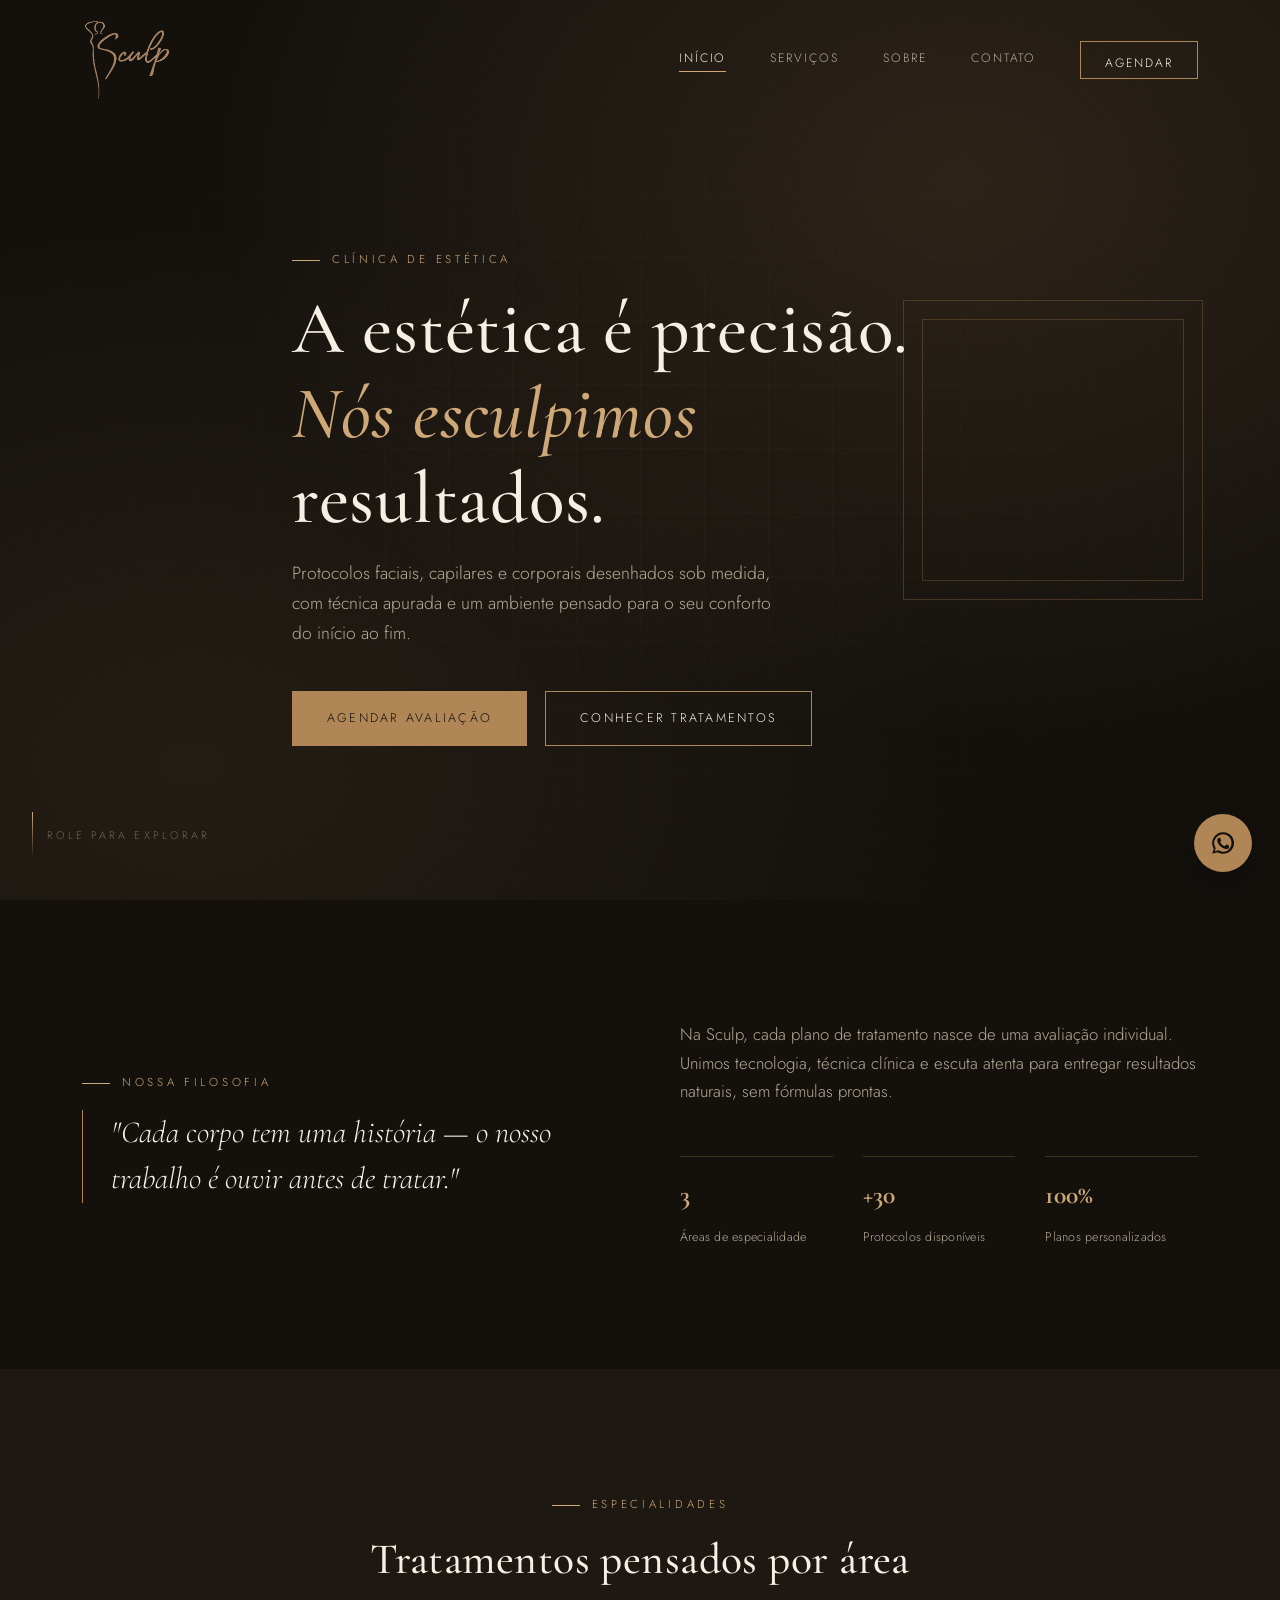
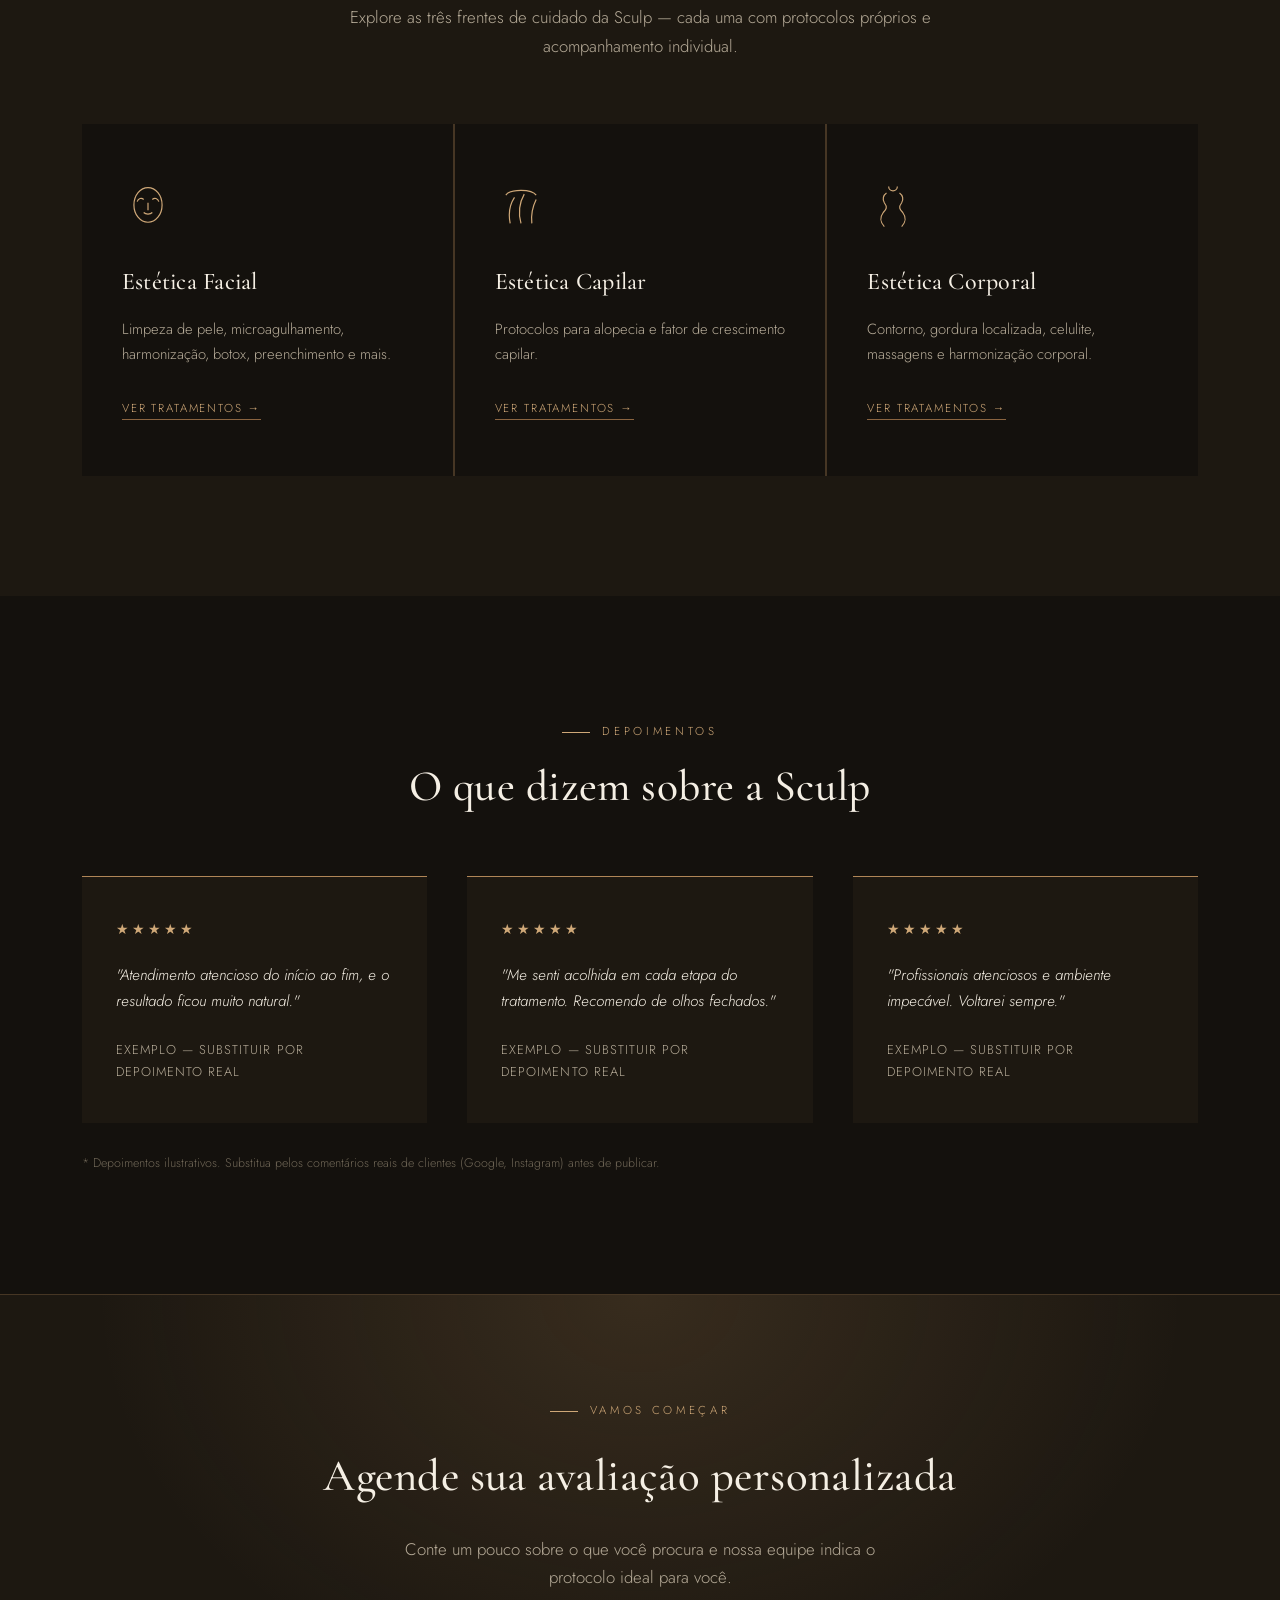
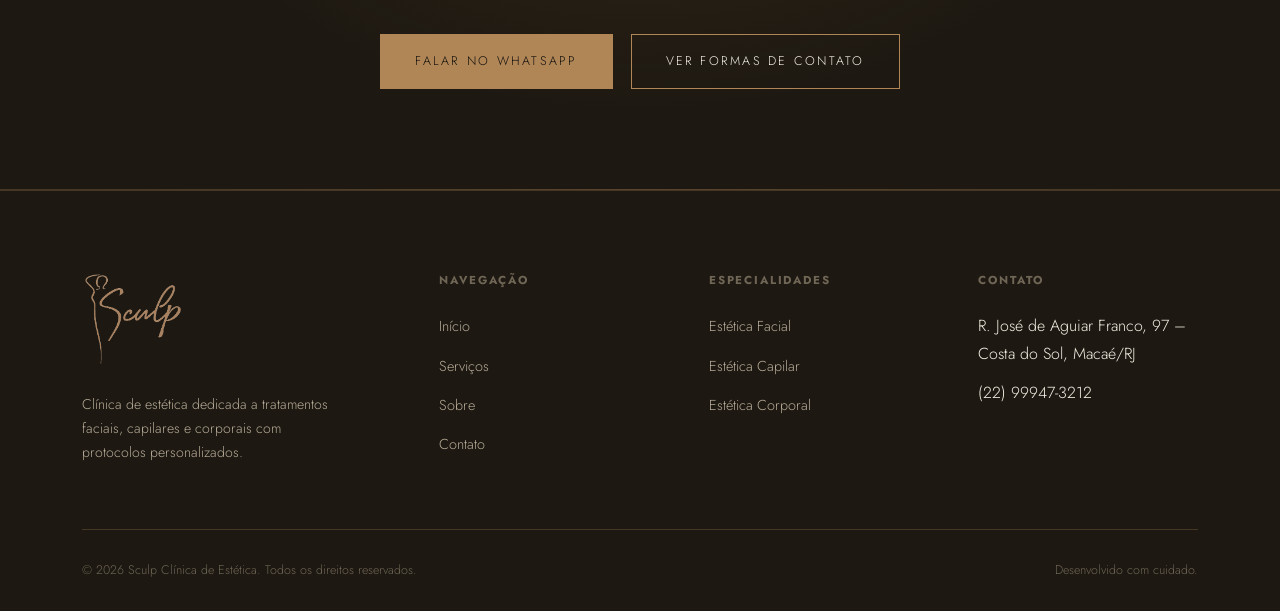
==== index.html @ 01226107 "Site inicial da Sculp Clínica de Estética" ====
<!DOCTYPE html>
<html lang="pt-BR">
<head>
<meta charset="UTF-8">
<meta name="viewport" content="width=device-width, initial-scale=1.0">
<title>Sculp — Clínica de Estética</title>
<meta name="description" content="Sculp Clínica de Estética — tratamentos faciais, capilares e corporais com protocolos personalizados e acompanhamento próximo.">
<link rel="preconnect" href="https://fonts.googleapis.com">
<link rel="preconnect" href="https://fonts.gstatic.com" crossorigin>
<link href="https://fonts.googleapis.com/css2?family=Cormorant+Garamond:ital,wght@0,400;0,500;0,600;1,500&family=Jost:wght@300;400;500&display=swap" rel="stylesheet">
<link rel="stylesheet" href="css/style.css">
</head>
<body>

<header class="site-header">
  <div class="container">
    <a href="index.html" class="logo"><img src="images/logo.png" alt="Sculp Clínica de Estética"></a>
    <nav class="nav-links">
      <a href="index.html" class="active">Início</a>
      <a href="servicos.html">Serviços</a>
      <a href="sobre.html">Sobre</a>
      <a href="contato.html">Contato</a>
      <a href="https://wa.me/5522999473212" class="nav-cta" target="_blank" rel="noopener">Agendar</a>
    </nav>
    <button class="nav-toggle" aria-label="Abrir menu"><span></span><span></span><span></span></button>
  </div>
</header>

<section class="hero">
  <div class="container hero-inner">
    <p class="eyebrow">Clínica de Estética</p>
    <h1>A estética é precisão. <em>Nós esculpimos</em> resultados.</h1>
    <p class="lead">Protocolos faciais, capilares e corporais desenhados sob medida, com técnica apurada e um ambiente pensado para o seu conforto do início ao fim.</p>
    <div class="btn-row">
      <a href="https://wa.me/5522999473212" target="_blank" rel="noopener" class="btn btn-solid">Agendar avaliação</a>
      <a href="servicos.html" class="btn btn-outline">Conhecer tratamentos</a>
    </div>
  </div>
  <div class="hero-frame"></div>
  <div class="scroll-cue"><span class="line"></span>Role para explorar</div>
</section>

<section class="section">
  <div class="container philosophy">
    <div>
      <p class="eyebrow">Nossa filosofia</p>
      <blockquote>"Cada corpo tem uma história — o nosso trabalho é ouvir antes de tratar."</blockquote>
    </div>
    <div>
      <p class="lead" style="margin-top:0;">Na Sculp, cada plano de tratamento nasce de uma avaliação individual. Unimos tecnologia, técnica clínica e escuta atenta para entregar resultados naturais, sem fórmulas prontas.</p>
      <div class="stat-row">
        <div><strong>3</strong><span>Áreas de especialidade</span></div>
        <div><strong>+30</strong><span>Protocolos disponíveis</span></div>
        <div><strong>100%</strong><span>Planos personalizados</span></div>
      </div>
    </div>
  </div>
</section>

<section class="section section-alt">
  <div class="container">
    <div class="section-head center">
      <p class="eyebrow">Especialidades</p>
      <h2>Tratamentos pensados por área</h2>
      <p class="lead">Explore as três frentes de cuidado da Sculp — cada uma com protocolos próprios e acompanhamento individual.</p>
    </div>
  </div>
  <div class="container">
    <div class="cat-grid">
      <a href="servicos.html#facial" class="cat-card">
        <div class="cat-icon">
          <svg viewBox="0 0 48 48" fill="none" stroke="currentColor" stroke-width="1.1"><ellipse cx="24" cy="23" rx="13" ry="16"/><path d="M14 20c1-3 4-4 6-2"/><path d="M28 18c2-2 5-1 6 2"/><path d="M20 30c2 2 6 2 8 0"/><path d="M24 21v7"/></svg>
        </div>
        <h3>Estética Facial</h3>
        <p>Limpeza de pele, microagulhamento, harmonização, botox, preenchimento e mais.</p>
        <span class="cat-link">Ver tratamentos →</span>
      </a>
      <a href="servicos.html#capilar" class="cat-card">
        <div class="cat-icon">
          <svg viewBox="0 0 48 48" fill="none" stroke="currentColor" stroke-width="1.1"><path d="M14 40c-2-10 0-18 4-24"/><path d="M24 40c-3-11-1-20 3-27"/><path d="M34 40c-1-9 1-16 4-22"/><path d="M10 14c4-6 24-6 28 0"/></svg>
        </div>
        <h3>Estética Capilar</h3>
        <p>Protocolos para alopecia e fator de crescimento capilar.</p>
        <span class="cat-link">Ver tratamentos →</span>
      </a>
      <a href="servicos.html#corporal" class="cat-card">
        <div class="cat-icon">
          <svg viewBox="0 0 48 48" fill="none" stroke="currentColor" stroke-width="1.1"><path d="M20 6a4 4 0 108 0"/><path d="M18 12c-3 2-4 6-2 9 3 4 2 6-1 9-3 4-3 9 1 13"/><path d="M30 12c3 2 4 6 2 9-3 4-2 6 1 9 3 4 3 9-1 13"/></svg>
        </div>
        <h3>Estética Corporal</h3>
        <p>Contorno, gordura localizada, celulite, massagens e harmonização corporal.</p>
        <span class="cat-link">Ver tratamentos →</span>
      </a>
    </div>
  </div>
</section>

<section class="section">
  <div class="container">
    <div class="section-head center">
      <p class="eyebrow">Depoimentos</p>
      <h2>O que dizem sobre a Sculp</h2>
    </div>
    <div class="testi-grid">
      <div class="testi-card">
        <div class="stars">★★★★★</div>
        <p>"Atendimento atencioso do início ao fim, e o resultado ficou muito natural."</p>
        <div class="name">Exemplo — substituir por depoimento real</div>
      </div>
      <div class="testi-card">
        <div class="stars">★★★★★</div>
        <p>"Me senti acolhida em cada etapa do tratamento. Recomendo de olhos fechados."</p>
        <div class="name">Exemplo — substituir por depoimento real</div>
      </div>
      <div class="testi-card">
        <div class="stars">★★★★★</div>
        <p>"Profissionais atenciosos e ambiente impecável. Voltarei sempre."</p>
        <div class="name">Exemplo — substituir por depoimento real</div>
      </div>
    </div>
    <p class="testi-note">* Depoimentos ilustrativos. Substitua pelos comentários reais de clientes (Google, Instagram) antes de publicar.</p>
  </div>
</section>

<section class="cta-banner">
  <div class="container">
    <p class="eyebrow">Vamos começar</p>
    <h2>Agende sua avaliação personalizada</h2>
    <p class="lead">Conte um pouco sobre o que você procura e nossa equipe indica o protocolo ideal para você.</p>
    <div class="btn-row">
      <a href="https://wa.me/5522999473212" target="_blank" rel="noopener" class="btn btn-solid">Falar no WhatsApp</a>
      <a href="contato.html" class="btn btn-outline">Ver formas de contato</a>
    </div>
  </div>
</section>

<footer class="site-footer">
  <div class="container">
    <div class="footer-grid">
      <div>
        <a href="index.html" class="logo"><img src="images/logo.png" alt="Sculp Clínica de Estética"></a>
        <p>Clínica de estética dedicada a tratamentos faciais, capilares e corporais com protocolos personalizados.</p>
      </div>
      <div class="footer-col">
        <h5>Navegação</h5>
        <ul>
          <li><a href="index.html">Início</a></li>
          <li><a href="servicos.html">Serviços</a></li>
          <li><a href="sobre.html">Sobre</a></li>
          <li><a href="contato.html">Contato</a></li>
        </ul>
      </div>
      <div class="footer-col">
        <h5>Especialidades</h5>
        <ul>
          <li><a href="servicos.html#facial">Estética Facial</a></li>
          <li><a href="servicos.html#capilar">Estética Capilar</a></li>
          <li><a href="servicos.html#corporal">Estética Corporal</a></li>
        </ul>
      </div>
      <div class="footer-col">
        <h5>Contato</h5>
        <ul>
          <li>R. José de Aguiar Franco, 97 – Costa do Sol, Macaé/RJ</li>
          <li>(22) 99947-3212</li>
        </ul>
      </div>
    </div>
    <div class="footer-bottom">
      <span>© 2026 Sculp Clínica de Estética. Todos os direitos reservados.</span>
      <span>Desenvolvido com cuidado.</span>
    </div>
  </div>
</footer>

<a href="https://wa.me/5522999473212" target="_blank" rel="noopener" class="wa-float" aria-label="Falar no WhatsApp">
  <svg viewBox="0 0 24 24" fill="currentColor"><path d="M17.5 14.4c-.3-.2-1.8-.9-2-1s-.5-.1-.7.1-.8 1-.9 1.2-.3.2-.6.1a7.7 7.7 0 01-3.8-3.3c-.3-.5.3-.5.8-1.5.1-.2 0-.4 0-.5L9.4 7.6c-.2-.5-.4-.4-.6-.4h-.5a1 1 0 00-.7.3 3 3 0 00-1 2.3c0 1.3.9 2.6 1.1 2.8.1.2 2 3 4.8 4.3 2.7 1.1 2.7.8 3.2.7a2.7 2.7 0 001.8-1.3c.2-.4.2-.7.1-.8s-.2-.1-.5-.3z"/><path d="M12 2a10 10 0 00-8.5 15.2L2 22l4.9-1.5A10 10 0 1012 2zm0 18a8 8 0 01-4.3-1.2l-.3-.2-3 .9.9-2.9-.2-.3A8 8 0 1112 20z"/></svg>
</a>

<script src="js/script.js"></script>
</body>
</html>
---- css/style.css ----
/* ============================================
   SCULP — Clínica de Estética
   Paleta extraída da identidade visual real:
   terracota/caramelo sobre grafite e nude.
   ============================================ */

:root {
  --charcoal: #14110d;
  --charcoal-alt: #1d1811;
  --charcoal-soft: #24201a;
  --cream: #ece1d2;
  --cream-alt: #e3d5bf;
  --caramel: #b08657;
  --caramel-light: #cfa878;
  --caramel-deep: #8a6440;
  --ivory: #f5efe4;
  --muted: #b6ab98;
  --muted-dark: #6f6656;
  --border-line: rgba(176, 134, 87, 0.28);

  --font-head: "Cormorant Garamond", serif;
  --font-body: "Jost", sans-serif;

  --container: 1180px;
  --radius: 2px;
}

* { margin: 0; padding: 0; box-sizing: border-box; }

html { scroll-behavior: smooth; }

body {
  background: var(--charcoal);
  color: var(--ivory);
  font-family: var(--font-body);
  font-weight: 300;
  line-height: 1.7;
  -webkit-font-smoothing: antialiased;
  overflow-x: hidden;
}

img { max-width: 100%; display: block; }

a { color: inherit; text-decoration: none; }

ul { list-style: none; }

.container {
  width: 100%;
  min-width: 0;
  max-width: var(--container);
  margin: 0 auto;
  padding: 0 32px;
  box-sizing: border-box;
}

h1, h2, h3, h4 {
  font-family: var(--font-head);
  font-weight: 500;
  letter-spacing: 0.01em;
  color: var(--ivory);
  overflow-wrap: break-word;
}

p { overflow-wrap: break-word; }

.eyebrow {
  font-family: var(--font-body);
  font-size: 0.72rem;
  letter-spacing: 0.32em;
  text-transform: uppercase;
  color: var(--caramel-light);
  display: inline-block;
  margin-bottom: 18px;
}

.eyebrow::before {
  content: "";
  display: inline-block;
  width: 28px;
  height: 1px;
  background: var(--caramel-light);
  margin-right: 12px;
  vertical-align: middle;
}

.section {
  padding: 120px 0;
}

.section-alt {
  background: var(--charcoal-alt);
}

.section-cream {
  background: var(--cream);
  color: var(--charcoal);
}

.section-cream h1, .section-cream h2, .section-cream h3 {
  color: var(--charcoal);
}

.section-cream .eyebrow { color: var(--caramel-deep); }
.section-cream .eyebrow::before { background: var(--caramel-deep); }

.section-head {
  max-width: 640px;
  margin-bottom: 64px;
}

.section-head.center {
  margin-left: auto;
  margin-right: auto;
  text-align: center;
}

.section-head h2 {
  font-size: clamp(2.1rem, 3.4vw, 2.8rem);
  line-height: 1.2;
}

.lead {
  font-size: 1.05rem;
  color: var(--muted);
  margin-top: 18px;
  font-weight: 300;
}

.section-cream .lead { color: #5a5142; }

/* ---------- Buttons ---------- */

.btn {
  display: inline-flex;
  align-items: center;
  gap: 10px;
  padding: 16px 34px;
  font-size: 0.78rem;
  letter-spacing: 0.18em;
  text-transform: uppercase;
  border: 1px solid var(--caramel);
  color: var(--ivory);
  transition: background 0.35s ease, color 0.35s ease, border-color 0.35s ease;
  white-space: nowrap;
}

.btn-solid {
  background: var(--caramel);
  color: var(--charcoal);
}

.btn-solid:hover {
  background: var(--caramel-light);
  border-color: var(--caramel-light);
}

.btn-outline:hover {
  background: var(--caramel);
  color: var(--charcoal);
}

.section-cream .btn-outline {
  border-color: var(--caramel-deep);
  color: var(--charcoal);
}

.section-cream .btn-outline:hover {
  background: var(--caramel-deep);
  color: var(--ivory);
}

.btn-row {
  display: flex;
  gap: 18px;
  flex-wrap: wrap;
  margin-top: 42px;
}

/* ---------- Header ---------- */

.site-header {
  position: fixed;
  top: 0;
  left: 0;
  right: 0;
  z-index: 200;
  padding: 18px 0;
  transition: background 0.4s ease, padding 0.4s ease, box-shadow 0.4s ease;
}

.site-header .container {
  display: flex;
  align-items: center;
  justify-content: space-between;
}

.site-header.is-scrolled {
  background: rgba(20, 17, 13, 0.92);
  backdrop-filter: blur(10px);
  padding: 10px 0;
  box-shadow: 0 8px 30px rgba(0,0,0,0.25);
}

.logo {
  font-family: var(--font-head);
  font-style: italic;
  font-weight: 500;
  font-size: 1.7rem;
  letter-spacing: 0.06em;
  color: var(--ivory);
}

.logo span { color: var(--caramel-light); }

.logo img { height: 84px; width: auto; display: block; }

.footer-grid .logo img { height: 96px; }

.nav-links {
  display: flex;
  align-items: center;
  gap: 44px;
}

.nav-links a {
  font-size: 0.76rem;
  letter-spacing: 0.16em;
  text-transform: uppercase;
  color: var(--muted);
  position: relative;
  padding-bottom: 4px;
}

.nav-links a::after {
  content: "";
  position: absolute;
  left: 0; bottom: 0;
  width: 0;
  height: 1px;
  background: var(--caramel-light);
  transition: width 0.3s ease;
}

.nav-links a:hover,
.nav-links a.active {
  color: var(--ivory);
}

.nav-links a:hover::after,
.nav-links a.active::after {
  width: 100%;
}

.nav-cta {
  border: 1px solid var(--caramel);
  padding: 11px 24px;
  font-size: 0.72rem;
  letter-spacing: 0.16em;
  text-transform: uppercase;
  color: var(--ivory) !important;
}

.nav-cta::after { display: none; }
.nav-cta:hover { background: var(--caramel); color: var(--charcoal) !important; }

.nav-toggle {
  display: none;
  flex-direction: column;
  gap: 5px;
  background: none;
  border: none;
  cursor: pointer;
  z-index: 210;
}

.nav-toggle span {
  width: 26px;
  height: 1px;
  background: var(--ivory);
  transition: all 0.3s ease;
}

/* ---------- Hero ---------- */

.hero {
  position: relative;
  min-height: 100vh;
  display: flex;
  align-items: center;
  overflow: hidden;
  background:
    radial-gradient(ellipse at 75% 20%, rgba(176,134,87,0.16), transparent 55%),
    radial-gradient(ellipse at 15% 85%, rgba(176,134,87,0.10), transparent 50%),
    var(--charcoal);
}

.hero::before {
  content: "";
  position: absolute;
  inset: 0;
  background-image:
    linear-gradient(rgba(176,134,87,0.05) 1px, transparent 1px),
    linear-gradient(90deg, rgba(176,134,87,0.05) 1px, transparent 1px);
  background-size: 64px 64px;
  mask-image: radial-gradient(ellipse at center, black, transparent 75%);
  pointer-events: none;
}

.hero-inner {
  position: relative;
  z-index: 2;
  padding-top: 90px;
  max-width: 760px;
}

.hero h1 {
  font-size: 2.6rem;
  line-height: 1.15;
  font-weight: 500;
}

@media (min-width: 481px) {
  .hero h1 { font-size: 3.1rem; }
}

@media (min-width: 641px) {
  .hero h1 { font-size: 3.6rem; }
}

@media (min-width: 901px) {
  .hero h1 { font-size: 4.2rem; }
}

@media (min-width: 1201px) {
  .hero h1 { font-size: 4.6rem; }
}

.hero h1 em {
  font-style: italic;
  color: var(--caramel-light);
}

.hero .lead {
  max-width: 480px;
  font-size: 1.1rem;
}

.hero-frame {
  position: absolute;
  right: 6%;
  top: 50%;
  transform: translateY(-50%);
  width: 300px;
  height: 300px;
  border: 1px solid var(--border-line);
  z-index: 1;
}

.hero-frame::before {
  content: "";
  position: absolute;
  inset: 18px;
  border: 1px solid var(--border-line);
}

.scroll-cue {
  position: absolute;
  bottom: 42px;
  left: 32px;
  display: flex;
  align-items: center;
  gap: 14px;
  font-size: 0.68rem;
  letter-spacing: 0.28em;
  text-transform: uppercase;
  color: var(--muted-dark);
}

.scroll-cue .line {
  width: 1px;
  height: 46px;
  background: linear-gradient(var(--caramel-light), transparent);
}

/* ---------- Page hero (inner pages) ---------- */

.page-hero {
  padding: 190px 0 100px;
  background:
    radial-gradient(ellipse at 80% 0%, rgba(176,134,87,0.14), transparent 55%),
    var(--charcoal);
  text-align: center;
  border-bottom: 1px solid var(--border-line);
}

.page-hero h1 {
  font-size: clamp(2.4rem, 5vw, 3.4rem);
}

.breadcrumb {
  margin-top: 20px;
  font-size: 0.75rem;
  letter-spacing: 0.12em;
  color: var(--muted-dark);
  text-transform: uppercase;
}

.breadcrumb a { color: var(--caramel-light); }

/* ---------- Philosophy strip ---------- */

.philosophy {
  display: grid;
  grid-template-columns: 1fr 1fr;
  gap: 80px;
  align-items: center;
}

.philosophy blockquote {
  font-family: var(--font-head);
  font-style: italic;
  font-size: clamp(1.5rem, 2.4vw, 2rem);
  line-height: 1.5;
  color: var(--ivory);
  border-left: 1px solid var(--caramel);
  padding-left: 28px;
}

.stat-row {
  display: grid;
  grid-template-columns: repeat(3, 1fr);
  gap: 30px;
  margin-top: 50px;
}

.stat-row div {
  border-top: 1px solid var(--border-line);
  padding-top: 16px;
}

.stat-row strong {
  display: block;
  font-family: var(--font-head);
  font-size: 1.6rem;
  color: var(--caramel-light);
  margin-bottom: 6px;
}

.stat-row span {
  font-size: 0.78rem;
  color: var(--muted);
  letter-spacing: 0.02em;
}

/* ---------- Category cards ---------- */

.cat-grid {
  display: grid;
  grid-template-columns: repeat(3, 1fr);
  gap: 2px;
  background: var(--border-line);
}

.cat-card {
  background: var(--charcoal);
  padding: 56px 40px;
  transition: background 0.4s ease;
}

.cat-card:hover { background: var(--charcoal-soft); }

.cat-icon {
  width: 52px;
  height: 52px;
  margin-bottom: 30px;
  color: var(--caramel-light);
}

.cat-icon svg { width: 100%; height: 100%; }

.cat-card h3 {
  font-size: 1.5rem;
  margin-bottom: 14px;
}

.cat-card p {
  color: var(--muted);
  font-size: 0.92rem;
  margin-bottom: 26px;
}

.cat-link {
  font-size: 0.72rem;
  letter-spacing: 0.16em;
  text-transform: uppercase;
  color: var(--caramel-light);
  border-bottom: 1px solid var(--caramel-deep);
  padding-bottom: 3px;
}

/* ---------- Services list ---------- */

.service-category {
  margin-bottom: 90px;
}

.service-category-head {
  display: flex;
  align-items: baseline;
  justify-content: space-between;
  gap: 20px;
  border-bottom: 1px solid var(--border-line);
  padding-bottom: 20px;
  margin-bottom: 36px;
  flex-wrap: wrap;
}

.service-category-head h2 {
  font-size: 2rem;
}

.service-category-head .count {
  font-size: 0.78rem;
  letter-spacing: 0.1em;
  color: var(--muted-dark);
  text-transform: uppercase;
}

.service-highlights {
  display: grid;
  grid-template-columns: repeat(2, 1fr);
  gap: 18px 40px;
  margin-bottom: 30px;
}

.service-item {
  display: flex;
  gap: 16px;
  padding: 18px 0;
  border-bottom: 1px solid rgba(176,134,87,0.14);
}

.service-item .num {
  font-family: var(--font-head);
  font-style: italic;
  color: var(--caramel-deep);
  font-size: 1.1rem;
  min-width: 28px;
}

.service-item h4 {
  font-size: 1.05rem;
  font-weight: 400;
  margin-bottom: 4px;
}

.service-item p {
  font-size: 0.85rem;
  color: var(--muted);
}

.service-more {
  display: none;
}

.service-more.is-open {
  display: grid;
}

.toggle-more {
  background: none;
  border: none;
  color: var(--caramel-light);
  font-family: var(--font-body);
  font-size: 0.76rem;
  letter-spacing: 0.16em;
  text-transform: uppercase;
  cursor: pointer;
  display: inline-flex;
  align-items: center;
  gap: 10px;
  padding: 6px 0;
  border-bottom: 1px solid var(--caramel-deep);
}

.toggle-more .plus {
  transition: transform 0.3s ease;
  font-size: 1rem;
}

.toggle-more.is-open .plus { transform: rotate(45deg); }

/* ---------- Testimonials ---------- */

.testi-grid {
  display: grid;
  grid-template-columns: repeat(3, 1fr);
  gap: 40px;
}

.testi-card {
  padding: 40px 34px;
  background: var(--charcoal-alt);
  border-top: 1px solid var(--caramel);
}

.testi-card .stars {
  color: var(--caramel-light);
  letter-spacing: 3px;
  font-size: 0.9rem;
  margin-bottom: 22px;
}

.testi-card p {
  font-size: 0.95rem;
  color: var(--ivory);
  margin-bottom: 24px;
  font-style: italic;
}

.testi-card .name {
  font-size: 0.8rem;
  letter-spacing: 0.08em;
  text-transform: uppercase;
  color: var(--muted);
}

.testi-note {
  margin-top: 30px;
  font-size: 0.78rem;
  color: var(--muted-dark);
}

/* ---------- Team / values ---------- */

.value-grid {
  display: grid;
  grid-template-columns: repeat(4, 1fr);
  gap: 40px;
}

.value-item .cat-icon { width: 40px; height: 40px; margin-bottom: 22px; }

.value-item h4 {
  font-family: var(--font-head);
  font-size: 1.25rem;
  margin-bottom: 10px;
}

.value-item p {
  font-size: 0.88rem;
  color: var(--muted);
}

.team-photo-wrap {
  max-width: 420px;
  margin: 60px auto 0;
  text-align: center;
}

.team-photo {
  width: 100%;
  border: 1px solid var(--border-line);
  padding: 10px;
}

.team-photo-caption {
  margin-top: 26px;
}

.team-photo-caption h4 {
  font-family: var(--font-head);
  font-style: italic;
  font-size: 1.4rem;
  font-weight: 500;
  color: var(--ivory);
}

.team-photo-caption h4 span {
  color: var(--caramel-light);
  margin: 0 4px;
}

/* ---------- CTA banner ---------- */

.cta-banner {
  padding: 100px 0;
  text-align: center;
  background:
    radial-gradient(ellipse at 50% 0%, rgba(176,134,87,0.18), transparent 60%),
    var(--charcoal-alt);
  border-top: 1px solid var(--border-line);
  border-bottom: 1px solid var(--border-line);
}

.cta-banner h2 {
  font-size: clamp(2rem, 4vw, 2.8rem);
  margin-bottom: 20px;
}

.cta-banner .lead { max-width: 520px; margin-left: auto; margin-right: auto; }

.cta-banner .btn-row { justify-content: center; }

/* ---------- Contact page ---------- */

.contact-grid {
  display: grid;
  grid-template-columns: 0.9fr 1.1fr;
  gap: 80px;
}

.contact-info-item {
  display: flex;
  gap: 20px;
  padding: 26px 0;
  border-bottom: 1px solid var(--border-line);
}

.contact-info-item .icon {
  width: 22px; height: 22px;
  color: var(--caramel-light);
  flex-shrink: 0;
  margin-top: 3px;
}

.contact-info-item h4 {
  font-size: 0.78rem;
  letter-spacing: 0.14em;
  text-transform: uppercase;
  color: var(--muted-dark);
  margin-bottom: 6px;
  font-weight: 400;
}

.contact-info-item p { color: var(--ivory); font-size: 0.98rem; }

.social-row {
  display: flex;
  gap: 16px;
  margin-top: 34px;
}

.social-row a {
  width: 42px; height: 42px;
  border: 1px solid var(--border-line);
  display: flex;
  align-items: center;
  justify-content: center;
  color: var(--caramel-light);
  transition: border-color 0.3s ease, background 0.3s ease;
}

.social-row a:hover { background: var(--caramel); border-color: var(--caramel); color: var(--charcoal); }
.social-row svg { width: 18px; height: 18px; }

.form-field {
  margin-bottom: 26px;
}

.form-field label {
  display: block;
  font-size: 0.72rem;
  letter-spacing: 0.14em;
  text-transform: uppercase;
  color: var(--muted);
  margin-bottom: 10px;
}

.form-field input,
.form-field select,
.form-field textarea {
  width: 100%;
  background: transparent;
  border: none;
  border-bottom: 1px solid var(--border-line);
  color: var(--ivory);
  font-family: var(--font-body);
  font-size: 0.98rem;
  padding: 10px 0;
  transition: border-color 0.3s ease;
}

.form-field select option { background: var(--charcoal); }

.form-field input:focus,
.form-field select:focus,
.form-field textarea:focus {
  outline: none;
  border-color: var(--caramel);
}

.form-row { display: grid; grid-template-columns: 1fr 1fr; gap: 26px; }

.map-block {
  margin-top: 60px;
  border: 1px solid var(--border-line);
  aspect-ratio: 16/6;
  overflow: hidden;
}

.map-block iframe { width: 100%; height: 100%; border: 0; filter: grayscale(1) invert(0.92) contrast(0.9); }

/* ---------- Footer ---------- */

.site-footer {
  background: var(--charcoal-alt);
  padding: 80px 0 30px;
  border-top: 1px solid var(--border-line);
}

.footer-grid {
  display: grid;
  grid-template-columns: 1.4fr 1fr 1fr 1fr;
  gap: 50px;
  padding-bottom: 60px;
}

.footer-grid .logo { display: inline-block; margin-bottom: 18px; }

.footer-grid p { color: var(--muted); font-size: 0.88rem; max-width: 260px; }

.footer-col h5 {
  font-size: 0.72rem;
  letter-spacing: 0.16em;
  text-transform: uppercase;
  color: var(--muted-dark);
  margin-bottom: 22px;
}

.footer-col ul li { margin-bottom: 12px; }
.footer-col ul a { color: var(--muted); font-size: 0.9rem; transition: color 0.3s ease; }
.footer-col ul a:hover { color: var(--caramel-light); }

.footer-bottom {
  padding-top: 30px;
  border-top: 1px solid var(--border-line);
  display: flex;
  justify-content: space-between;
  flex-wrap: wrap;
  gap: 12px;
  font-size: 0.78rem;
  color: var(--muted-dark);
}

/* ---------- WhatsApp float ---------- */

.wa-float {
  position: fixed;
  bottom: 28px;
  right: 28px;
  z-index: 300;
  width: 58px;
  height: 58px;
  border-radius: 50%;
  background: var(--caramel);
  display: flex;
  align-items: center;
  justify-content: center;
  box-shadow: 0 10px 30px rgba(0,0,0,0.35);
  transition: transform 0.3s ease, background 0.3s ease;
}

.wa-float:hover { transform: translateY(-3px); background: var(--caramel-light); }
.wa-float svg { width: 26px; height: 26px; color: var(--charcoal); }

/* ---------- Responsive ---------- */

@media (max-width: 980px) {
  .philosophy { grid-template-columns: 1fr; gap: 40px; }
  .cat-grid { grid-template-columns: 1fr; }
  .testi-grid { grid-template-columns: 1fr; gap: 24px; }
  .value-grid { grid-template-columns: repeat(2, 1fr); }
  .contact-grid { grid-template-columns: 1fr; gap: 60px; }
  .footer-grid { grid-template-columns: 1fr 1fr; }
  .service-highlights { grid-template-columns: 1fr; }
}

@media (max-width: 760px) {
  .container { padding: 0 22px; }
  .section { padding: 80px 0; }
  .nav-links {
    position: fixed;
    inset: 0;
    background: var(--charcoal);
    flex-direction: column;
    justify-content: center;
    gap: 34px;
    transform: translateX(100%);
    transition: transform 0.4s ease;
  }
  .nav-links.is-open { transform: translateX(0); }
  .nav-toggle { display: flex; }
  .hero-frame { display: none; }
  .form-row { grid-template-columns: 1fr; }
  .value-grid { grid-template-columns: 1fr; }
  .footer-grid { grid-template-columns: 1fr; gap: 40px; }
}
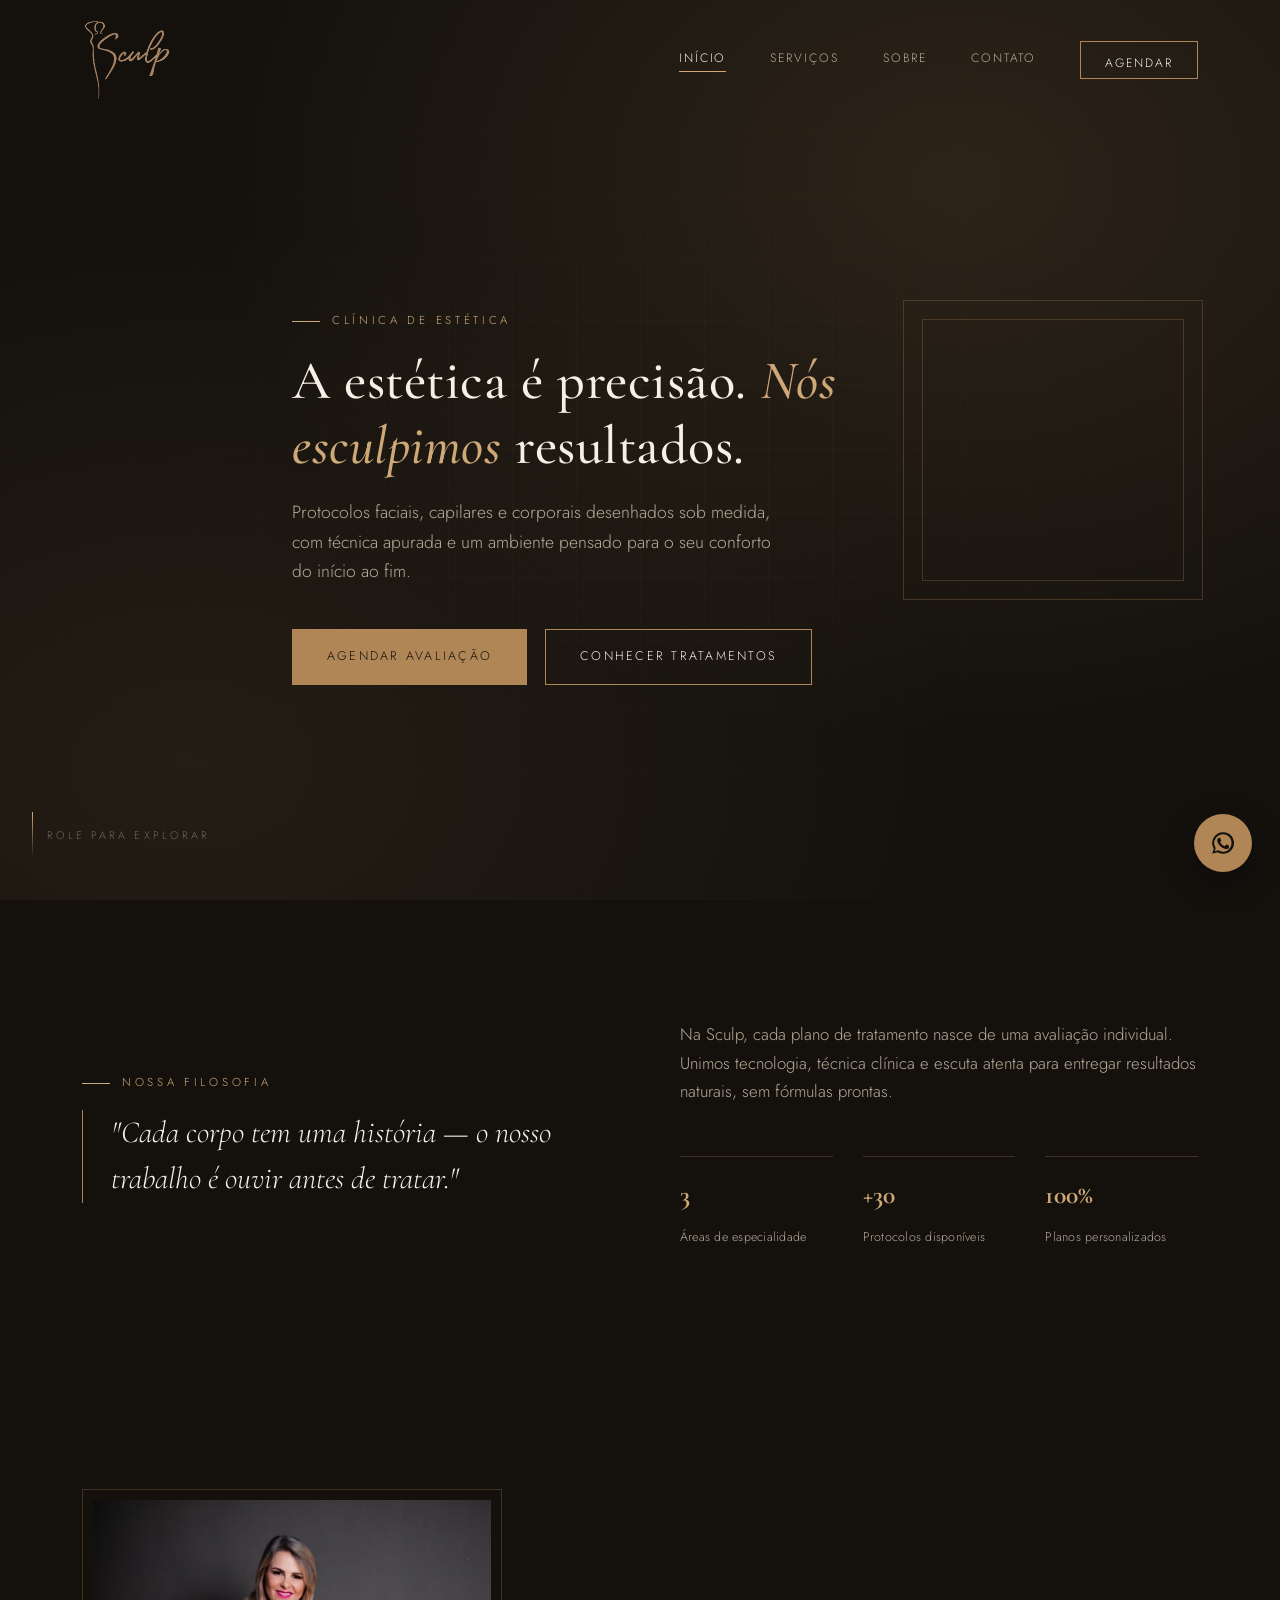
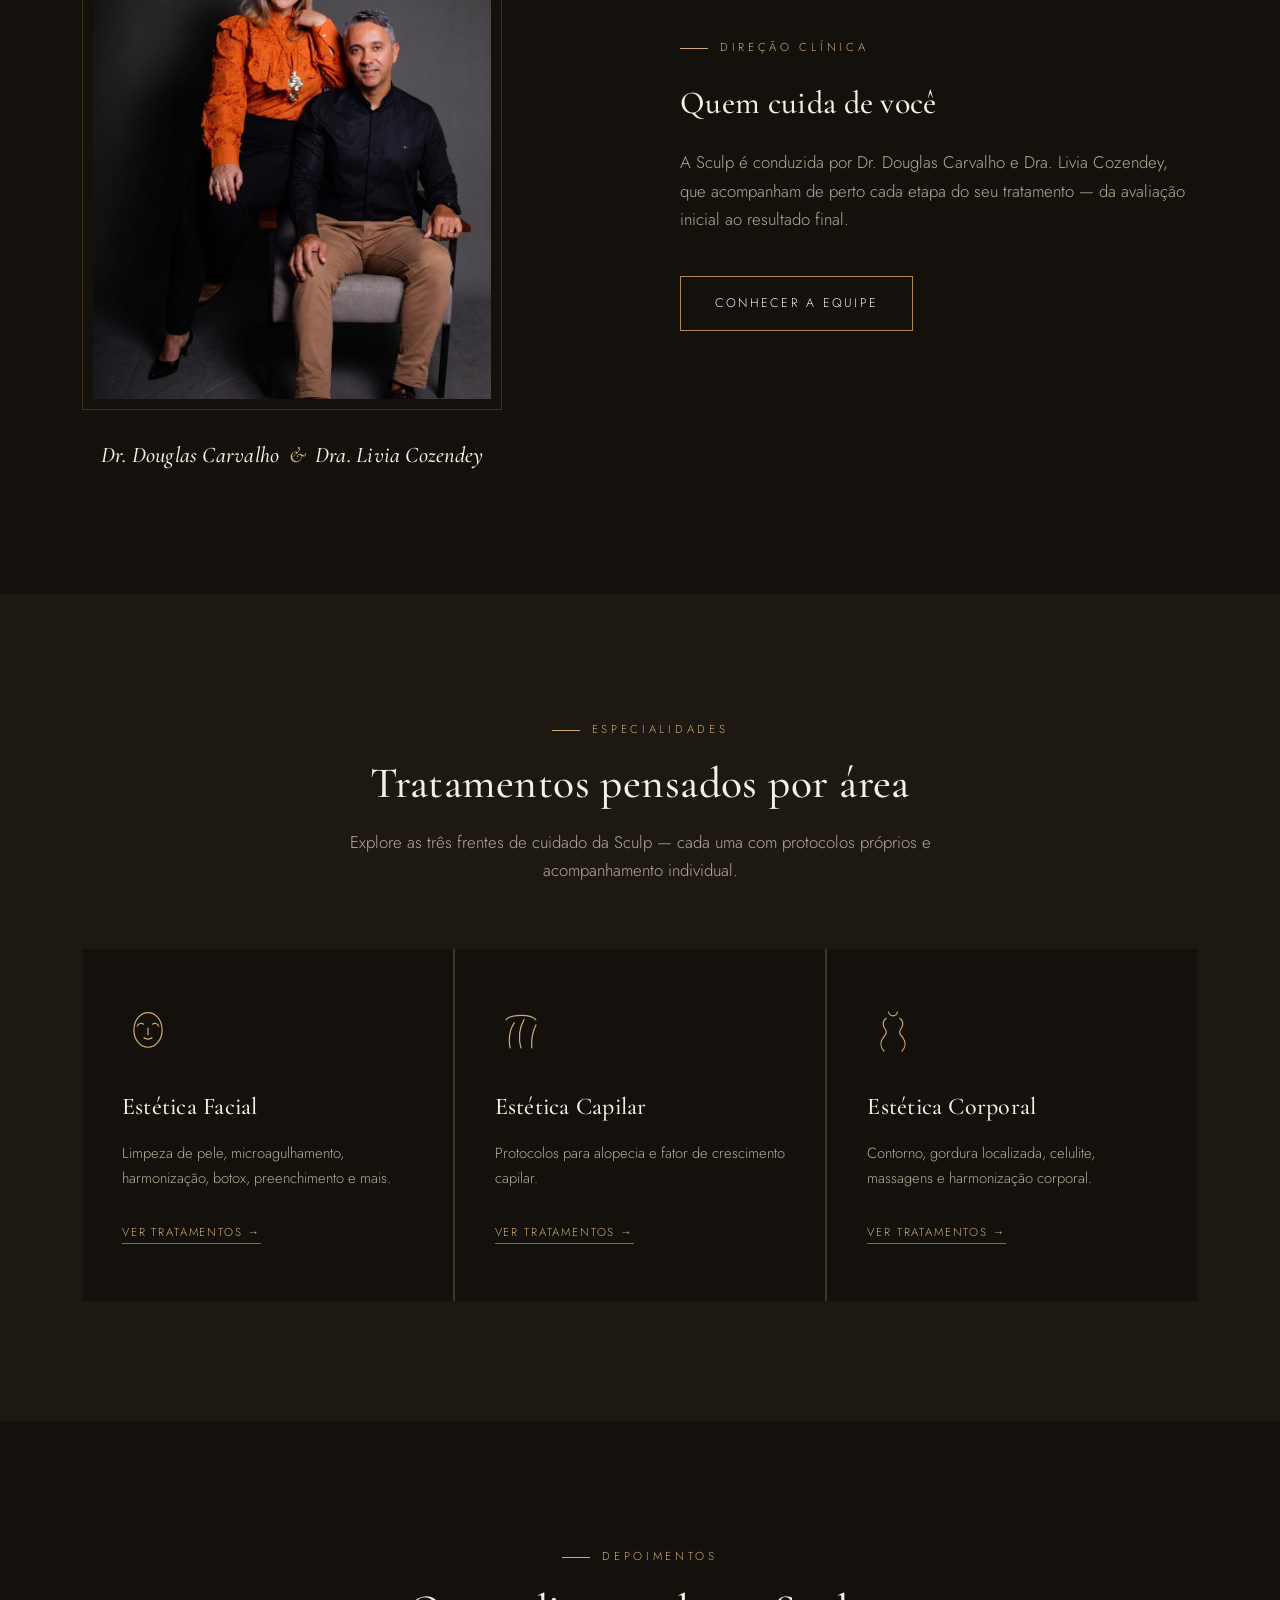
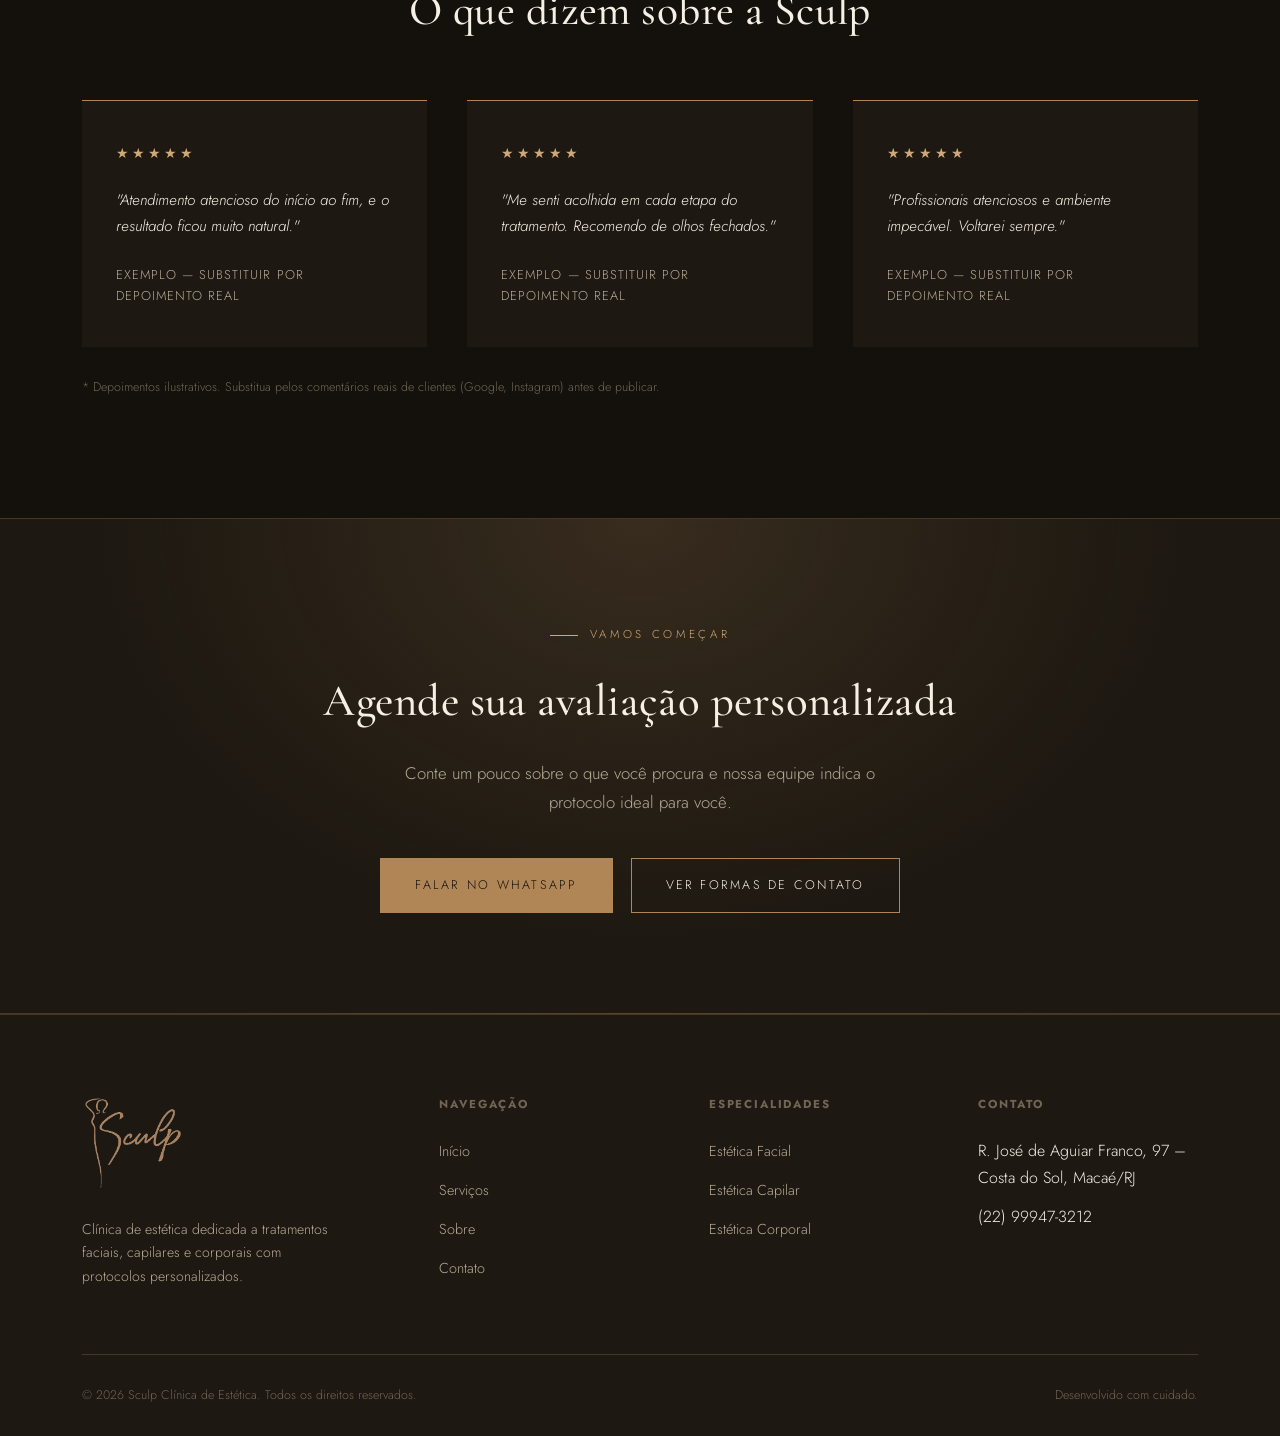
==== commit 571cd6e0: "Atualizacao automatica do site" ====
--- a/index.html
+++ b/index.html
@@ -52,6 +52,25 @@
         <div><strong>3</strong><span>Áreas de especialidade</span></div>
         <div><strong>+30</strong><span>Protocolos disponíveis</span></div>
         <div><strong>100%</strong><span>Planos personalizados</span></div>
+      </div>
+    </div>
+  </div>
+</section>
+
+<section class="section">
+  <div class="container philosophy">
+    <div class="team-photo-wrap" style="margin:0;">
+      <img src="images/equipe.jpg" alt="Dr. Douglas Carvalho e Dra. Livia Cozendey" class="team-photo">
+      <div class="team-photo-caption">
+        <h4>Dr. Douglas Carvalho <span>&amp;</span> Dra. Livia Cozendey</h4>
+      </div>
+    </div>
+    <div>
+      <p class="eyebrow">Direção clínica</p>
+      <h2 style="font-size:2rem; margin-bottom:18px;">Quem cuida de você</h2>
+      <p class="lead" style="margin-top:0;">A Sculp é conduzida por Dr. Douglas Carvalho e Dra. Livia Cozendey, que acompanham de perto cada etapa do seu tratamento — da avaliação inicial ao resultado final.</p>
+      <div class="btn-row">
+        <a href="sobre.html" class="btn btn-outline">Conhecer a equipe</a>
       </div>
     </div>
   </div>
--- a/css/style.css
+++ b/css/style.css
@@ -315,25 +315,25 @@
 }
 
 .hero h1 {
-  font-size: 2.6rem;
-  line-height: 1.15;
+  font-size: 2.1rem;
+  line-height: 1.2;
   font-weight: 500;
 }
 
 @media (min-width: 481px) {
+  .hero h1 { font-size: 2.4rem; }
+}
+
+@media (min-width: 641px) {
+  .hero h1 { font-size: 2.7rem; }
+}
+
+@media (min-width: 901px) {
   .hero h1 { font-size: 3.1rem; }
 }
 
-@media (min-width: 641px) {
-  .hero h1 { font-size: 3.6rem; }
-}
-
-@media (min-width: 901px) {
-  .hero h1 { font-size: 4.2rem; }
-}
-
 @media (min-width: 1201px) {
-  .hero h1 { font-size: 4.6rem; }
+  .hero h1 { font-size: 3.4rem; }
 }
 
 .hero h1 em {
